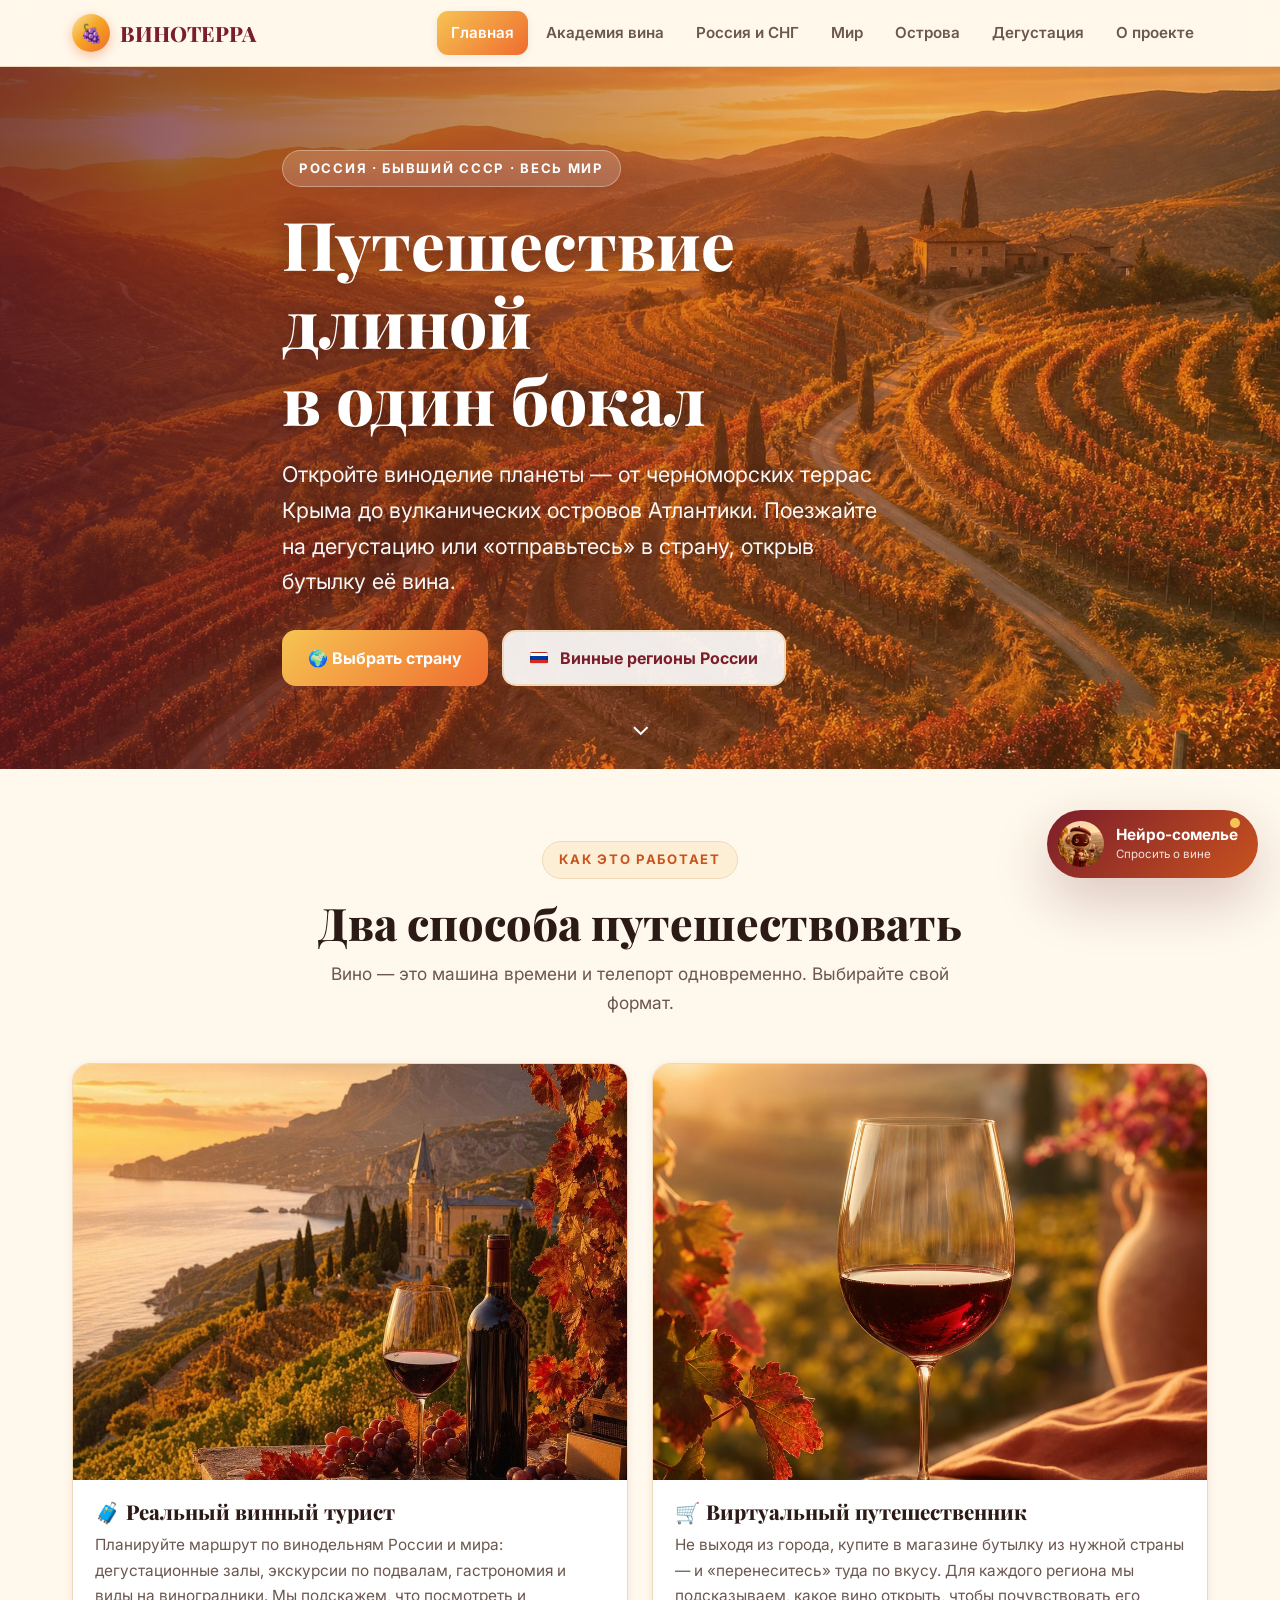
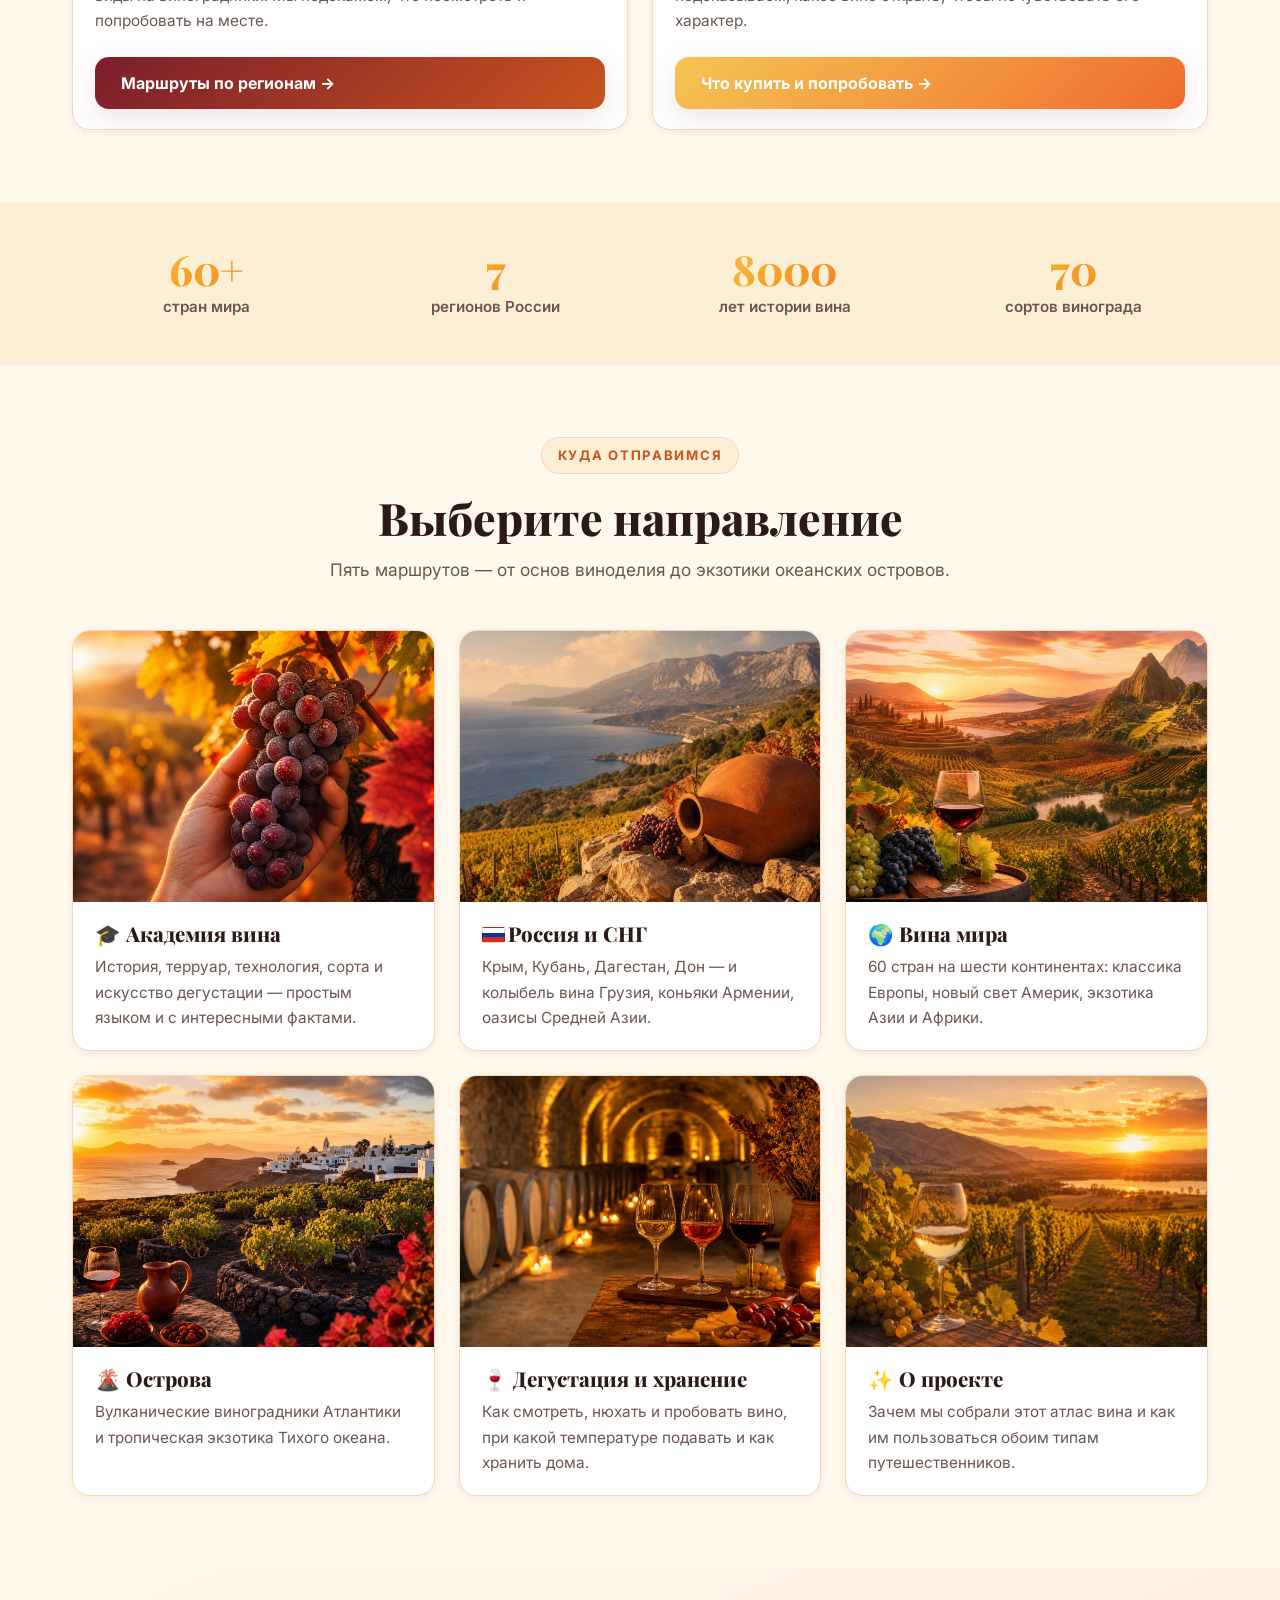
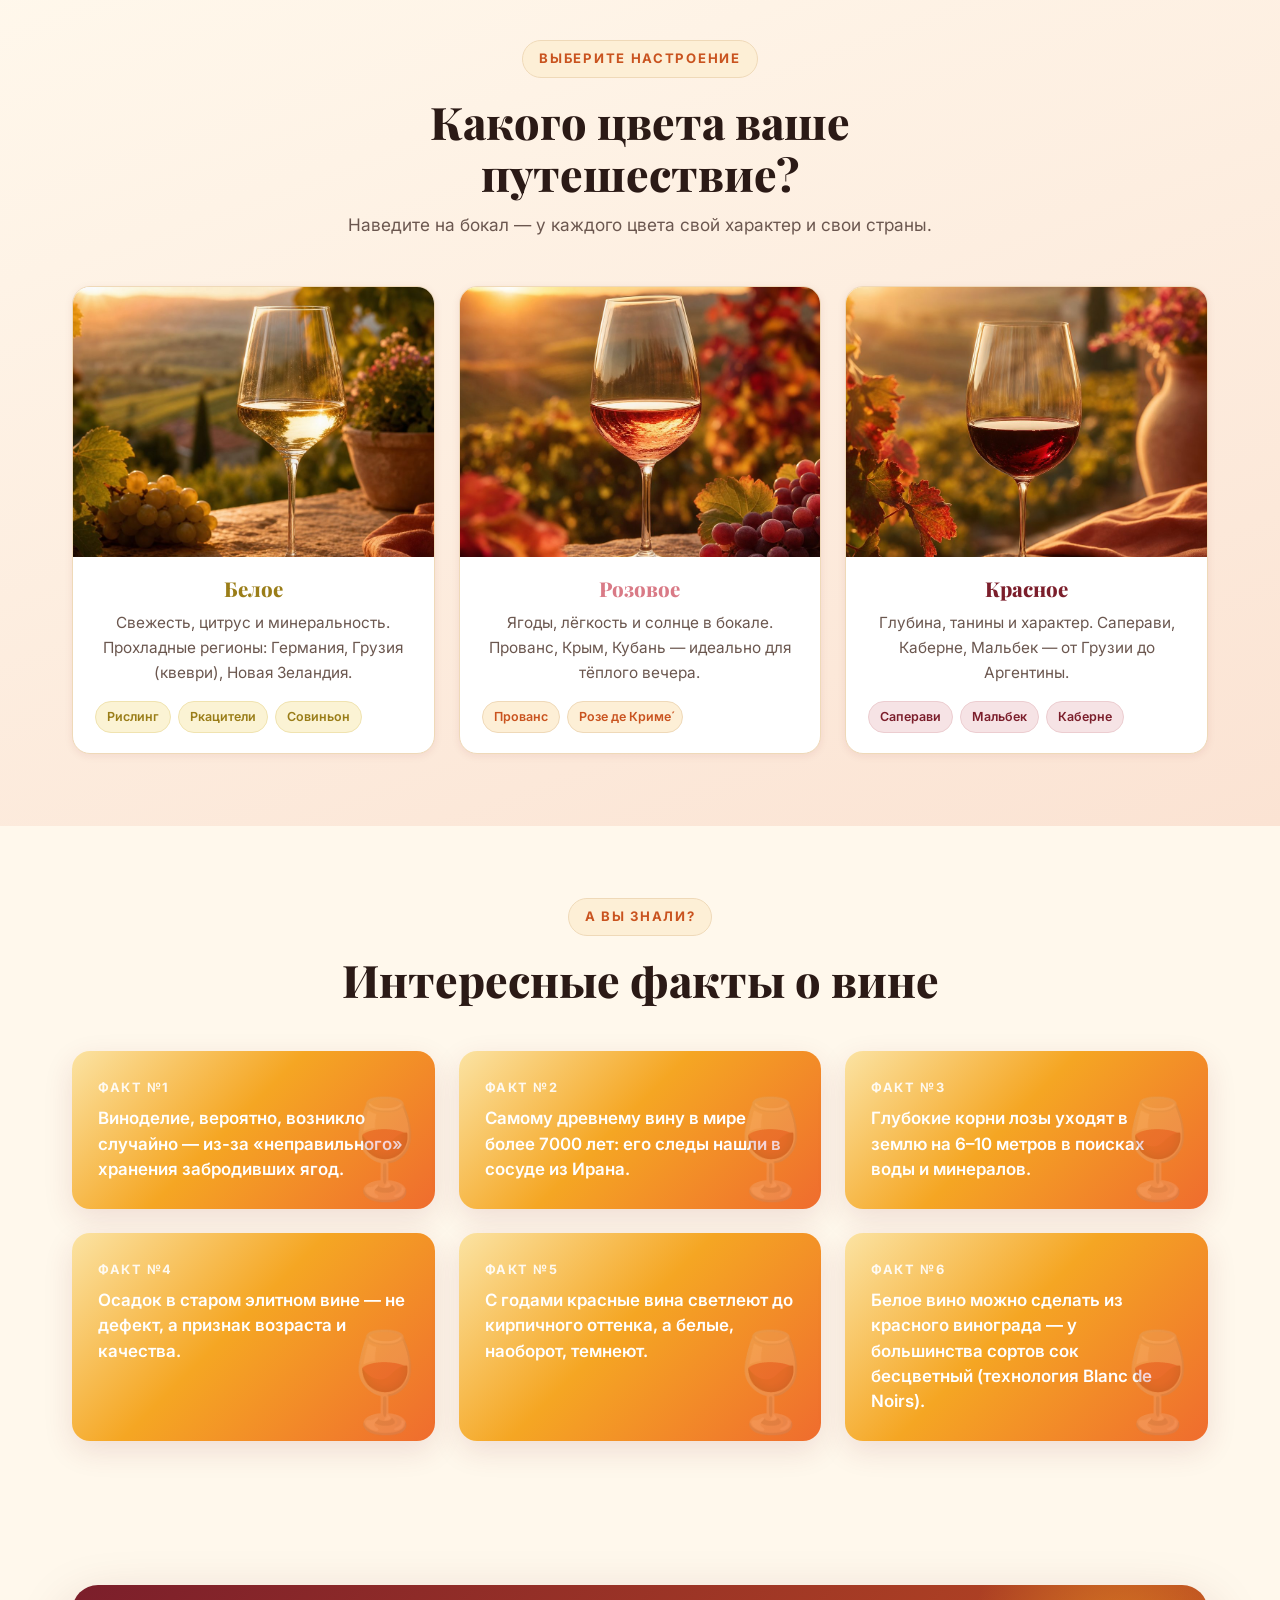
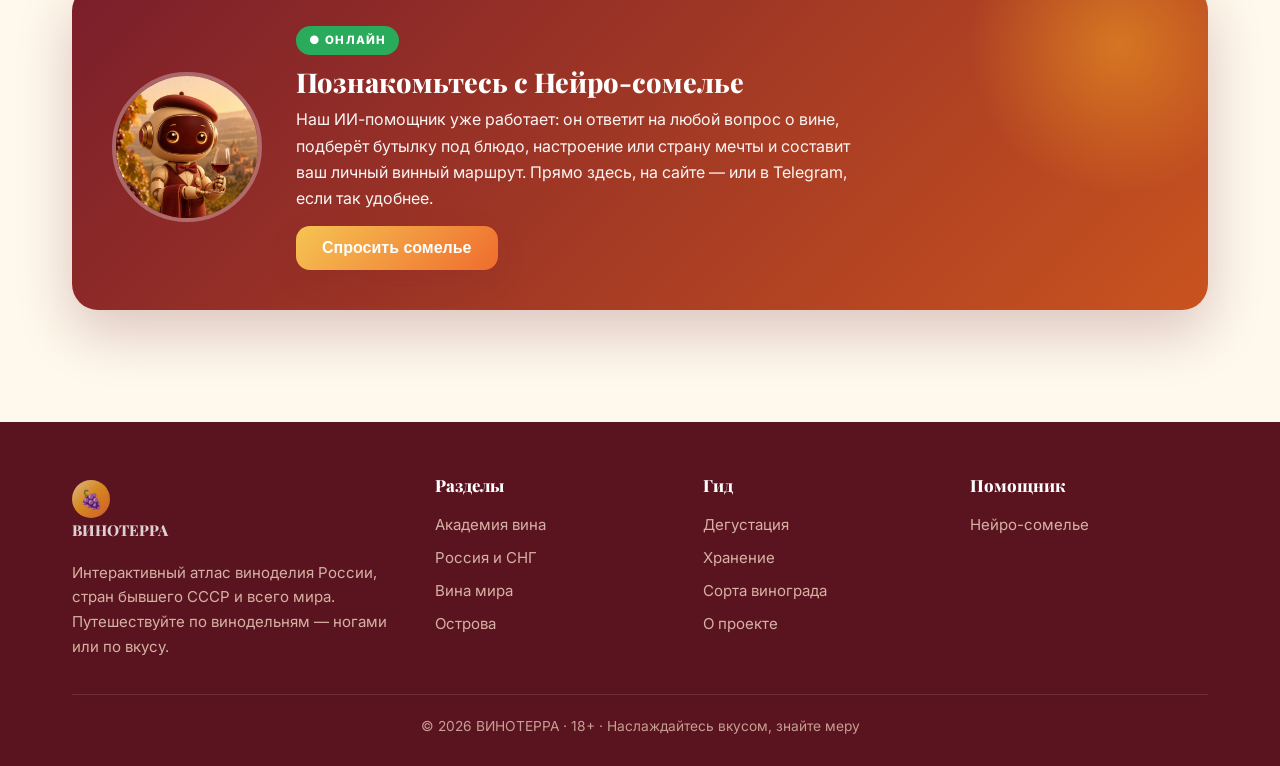
==== frontend/index.html @ b08d1242 "Первая версия vino-terra-site: сайт + Нейро-сомелье на сайте и в Telegram frontend/ — сайт ВИНОТЕРРА" ====
<!DOCTYPE html>
<html lang="ru">
<head>
<meta charset="UTF-8">
<meta name="viewport" content="width=device-width, initial-scale=1">
<title>ВИНОТЕРРА — путешествие по винодельням мира</title>
<meta name="description" content="Интерактивный гид по виноделию России, стран бывшего СССР и всего мира. Реальный винный туризм и виртуальные путешествия по вкусу.">
<link rel="preconnect" href="https://fonts.googleapis.com">
<link href="https://fonts.googleapis.com/css2?family=Playfair+Display:wght@600;700;800;900&family=Inter:wght@400;500;600;700&display=swap" rel="stylesheet">
<script>document.documentElement.classList.add("js");</script>
<link rel="stylesheet" href="assets/css/style.css">
</head>
<body>

<!-- Шапка -->
<header class="nav">
  <nav class="nav-inner">
    <a href="index.html" class="brand"><span class="logo">🍇</span> ВИНОТЕРРА</a>
    <button class="burger" aria-label="Меню"><span></span><span></span><span></span></button>
    <div class="nav-links">
      <a href="index.html" class="active">Главная</a>
      <a href="academy.html">Академия вина</a>
      <a href="russia.html">Россия и СНГ</a>
      <a href="world.html">Мир</a>
      <a href="islands.html">Острова</a>
      <a href="tasting.html">Дегустация</a>
      <a href="about.html">О проекте</a>
    </div>
  </nav>
</header>

<!-- Hero -->
<section class="hero">
  <img class="hero-bg" src="assets/img/home_hero.jpg" alt="Виноградники на закате">
  <div class="wrap hero-content">
    <span class="eyebrow">Россия · бывший СССР · весь мир</span>
    <h1>Путешествие длиной<br>в один бокал</h1>
    <p class="lead">Откройте виноделие планеты — от черноморских террас Крыма до вулканических островов Атлантики. Поезжайте на дегустацию или «отправьтесь» в страну, открыв бутылку её вина.</p>
    <div class="hero-actions">
      <a href="world.html" class="btn btn-primary">🌍 Выбрать страну</a>
      <a href="russia.html" class="btn btn-ghost"><span class="flag-ru"></span>Винные регионы России</a>
    </div>
  </div>
  <div class="scroll-cue">⌄</div>
</section>

<!-- Два способа путешествовать -->
<section class="section">
  <div class="wrap">
    <div class="sec-head reveal">
      <span class="eyebrow">Как это работает</span>
      <h2>Два способа путешествовать</h2>
      <p>Вино — это машина времени и телепорт одновременно. Выбирайте свой формат.</p>
    </div>
    <div class="grid g2">
      <article class="card reveal">
        <img class="card-img" src="assets/img/r_krym.jpg" alt="Винный туризм">
        <div class="card-body">
          <h3>🧳 Реальный винный турист</h3>
          <p>Планируйте маршрут по винодельням России и мира: дегустационные залы, экскурсии по подвалам, гастрономия и виды на виноградники. Мы подскажем, что посмотреть и попробовать на месте.</p>
          <a href="russia.html" class="btn btn-wine mt-s">Маршруты по регионам →</a>
        </div>
      </article>
      <article class="card reveal">
        <img class="card-img" src="assets/img/wine_red.jpg" alt="Виртуальное путешествие">
        <div class="card-body">
          <h3>🛒 Виртуальный путешественник</h3>
          <p>Не выходя из города, купите в магазине бутылку из нужной страны — и «перенеситесь» туда по вкусу. Для каждого региона мы подсказываем, какое вино открыть, чтобы почувствовать его характер.</p>
          <a href="world.html" class="btn btn-primary mt-s">Что купить и попробовать →</a>
        </div>
      </article>
    </div>
  </div>
</section>

<!-- Статистика -->
<section class="section-sm tint">
  <div class="wrap">
    <div class="stats">
      <div class="stat reveal"><div class="n">60+</div><div class="l">стран мира</div></div>
      <div class="stat reveal"><div class="n">7</div><div class="l">регионов России</div></div>
      <div class="stat reveal"><div class="n">8000</div><div class="l">лет истории вина</div></div>
      <div class="stat reveal"><div class="n">70</div><div class="l">сортов винограда</div></div>
    </div>
  </div>
</section>

<!-- Разделы -->
<section class="section">
  <div class="wrap">
    <div class="sec-head reveal">
      <span class="eyebrow">Куда отправимся</span>
      <h2>Выберите направление</h2>
      <p>Пять маршрутов — от основ виноделия до экзотики океанских островов.</p>
    </div>
    <div class="grid g3">
      <a href="academy.html" class="card reveal"><img class="card-img" src="assets/img/academy_hero.jpg" alt="Академия"><div class="card-body"><h3>🎓 Академия вина</h3><p>История, терруар, технология, сорта и искусство дегустации — простым языком и с интересными фактами.</p></div></a>
      <a href="russia.html" class="card reveal"><img class="card-img" src="assets/img/russia_hero.jpg" alt="Россия и СНГ"><div class="card-body"><h3><span class="flag-ru"></span>Россия и СНГ</h3><p>Крым, Кубань, Дагестан, Дон — и колыбель вина Грузия, коньяки Армении, оазисы Средней Азии.</p></div></a>
      <a href="world.html" class="card reveal"><img class="card-img" src="assets/img/world_hero.jpg" alt="Мир"><div class="card-body"><h3>🌍 Вина мира</h3><p>60 стран на шести континентах: классика Европы, новый свет Америк, экзотика Азии и Африки.</p></div></a>
      <a href="islands.html" class="card reveal"><img class="card-img" src="assets/img/islands_hero.jpg" alt="Острова"><div class="card-body"><h3>🌋 Острова</h3><p>Вулканические виноградники Атлантики и тропическая экзотика Тихого океана.</p></div></a>
      <a href="tasting.html" class="card reveal"><img class="card-img" src="assets/img/tasting_hero.jpg" alt="Дегустация"><div class="card-body"><h3>🍷 Дегустация и хранение</h3><p>Как смотреть, нюхать и пробовать вино, при какой температуре подавать и как хранить дома.</p></div></a>
      <a href="about.html" class="card reveal"><img class="card-img" src="assets/img/about_hero.jpg" alt="О проекте"><div class="card-body"><h3>✨ О проекте</h3><p>Зачем мы собрали этот атлас вина и как им пользоваться обоим типам путешественников.</p></div></a>
    </div>
  </div>
</section>

<!-- Трио вин -->
<section class="section tint-wine">
  <div class="wrap">
    <div class="sec-head reveal">
      <span class="eyebrow">Выберите настроение</span>
      <h2>Какого цвета ваше путешествие?</h2>
      <p>Наведите на бокал — у каждого цвета свой характер и свои страны.</p>
    </div>
    <div class="grid g3" id="trio">
      <article class="card reveal" style="text-align:center">
        <img class="card-img" src="assets/img/wine_white.jpg" alt="Белое вино">
        <div class="card-body"><h3 style="color:#9a7d18">Белое</h3><p>Свежесть, цитрус и минеральность. Прохладные регионы: Германия, Грузия (квеври), Новая Зеландия.</p><div class="chips"><span class="chip white">Рислинг</span><span class="chip white">Ркацители</span><span class="chip white">Совиньон</span></div></div>
      </article>
      <article class="card reveal" style="text-align:center">
        <img class="card-img" src="assets/img/wine_rose.jpg" alt="Розовое вино">
        <div class="card-body"><h3 style="color:var(--rose-deep)">Розовое</h3><p>Ягоды, лёгкость и солнце в бокале. Прованс, Крым, Кубань — идеально для тёплого вечера.</p><div class="chips"><span class="chip">Прованс</span><span class="chip">Розе де Криме́</span></div></div>
      </article>
      <article class="card reveal" style="text-align:center">
        <img class="card-img" src="assets/img/wine_red.jpg" alt="Красное вино">
        <div class="card-body"><h3 style="color:var(--red)">Красное</h3><p>Глубина, танины и характер. Саперави, Каберне, Мальбек — от Грузии до Аргентины.</p><div class="chips"><span class="chip red">Саперави</span><span class="chip red">Мальбек</span><span class="chip red">Каберне</span></div></div>
      </article>
    </div>
  </div>
</section>

<!-- Интересные факты -->
<section class="section">
  <div class="wrap">
    <div class="sec-head reveal">
      <span class="eyebrow">А вы знали?</span>
      <h2>Интересные факты о вине</h2>
    </div>
    <div class="grid g3" id="home-facts"></div>
  </div>
</section>

<!-- Ассистент -->
<section class="section">
  <div class="wrap">
    <div class="assistant-band reveal">
      <img src="assets/img/assistant_bot.jpg" alt="Нейро-сомелье">
      <div class="txt">
        <span class="badge-live">● Онлайн</span>
        <h3>Познакомьтесь с Нейро-сомелье</h3>
        <p>Наш ИИ-помощник уже работает: он ответит на любой вопрос о вине, подберёт бутылку под блюдо, настроение или страну мечты и составит ваш личный винный маршрут. Прямо здесь, на сайте — или в Telegram, если так удобнее.</p>
        <button class="btn btn-primary mt-s" data-open-assistant>Спросить сомелье</button>
      </div>
    </div>
  </div>
</section>

<!-- Подвал -->
<footer class="footer">
  <div class="wrap">
    <div class="footer-grid">
      <div class="fcol">
        <a href="index.html" class="brand"><span class="logo">🍇</span> ВИНОТЕРРА</a>
        <p style="margin-top:14px;opacity:.8;font-size:.94rem">Интерактивный атлас виноделия России, стран бывшего СССР и всего мира. Путешествуйте по винодельням — ногами или по вкусу.</p>
      </div>
      <div class="fcol"><h4>Разделы</h4><a href="academy.html">Академия вина</a><a href="russia.html">Россия и СНГ</a><a href="world.html">Вина мира</a><a href="islands.html">Острова</a></div>
      <div class="fcol"><h4>Гид</h4><a href="tasting.html">Дегустация</a><a href="tasting.html#storage">Хранение</a><a href="academy.html#grapes">Сорта винограда</a><a href="about.html">О проекте</a></div>
      <div class="fcol"><h4>Помощник</h4><a href="#" data-open-assistant>Нейро-сомелье</a></div>
    </div>
    <div class="footer-bottom">© 2026 ВИНОТЕРРА · 18+ · Наслаждайтесь вкусом, знайте меру</div>
  </div>
</footer>

<script src="data/wine-data.js"></script>
<script src="assets/js/api-config.js"></script>
<script src="assets/js/main.js"></script>
<script>
  (function(){
    var f=(window.WINE&&WINE.academy&&WINE.academy.facts)||[];
    var host=document.getElementById("home-facts");
    f.slice(0,6).forEach(function(t,i){
      var d=document.createElement("div");d.className="fact reveal";
      d.innerHTML='<div class="k">Факт №'+(i+1)+'</div><div class="v">'+t+'</div>';
      host.appendChild(d);
    });
    if(window.VT)VT.initReveal();
  })();
</script>
</body>
</html>
---- frontend/assets/css/style.css ----
/* ===========================================================
   ВИНОТЕРРА — дизайн-система
   Палитра: жёлто-оранжевая + цвета вина (белое/розе/красное)
   =========================================================== */
:root{
  --amber:#f5a623;
  --amber-deep:#e8851a;
  --honey:#f6c453;
  --gold-soft:#fbe3a3;
  --orange:#ef6c2e;
  --terracotta:#c9531f;

  --red:#7b1e2b;
  --red-deep:#5a141f;
  --rose:#e8a0a8;
  --rose-deep:#d97a86;
  --white-wine:#f2e2a8;

  --ink:#2b1a16;
  --ink-soft:#6b574f;
  --cream:#fff8ec;
  --cream-2:#fdefd6;
  --paper:#ffffff;
  --line:#efd9b8;

  --shadow-sm:0 2px 8px rgba(123,30,43,.08);
  --shadow:0 10px 30px rgba(123,30,43,.12);
  --shadow-lg:0 22px 55px rgba(91,20,31,.22);

  --radius:18px;
  --radius-lg:26px;
  --maxw:1180px;
  --grad-warm:linear-gradient(135deg,var(--honey),var(--orange));
  --grad-wine:linear-gradient(135deg,var(--red),var(--terracotta));
  --grad-sun:linear-gradient(135deg,#fbe3a3,#f5a623 45%,#ef6c2e);
  --font:"Inter","Segoe UI",system-ui,-apple-system,sans-serif;
  --serif:"Playfair Display","Georgia",serif;
}

*{box-sizing:border-box;margin:0;padding:0}
html{scroll-behavior:smooth}
body{font-family:var(--font);color:var(--ink);background:var(--cream);line-height:1.65;-webkit-font-smoothing:antialiased;overflow-x:hidden}
img{max-width:100%;display:block}
a{color:inherit;text-decoration:none}
h1,h2,h3,h4{font-family:var(--serif);line-height:1.15;font-weight:800;color:var(--ink)}
.serif{font-family:var(--serif)}
.wrap{max-width:var(--maxw);margin:0 auto;padding:0 22px}
.section{padding:72px 0}
.section-sm{padding:46px 0}

/* ---------- Шапка ---------- */
.nav{position:sticky;top:0;z-index:90;background:rgba(255,248,236,.85);backdrop-filter:blur(12px);border-bottom:1px solid var(--line)}
.nav-inner{display:flex;align-items:center;gap:18px;height:66px;max-width:var(--maxw);margin:0 auto;padding:0 22px}
.brand{display:flex;align-items:center;gap:10px;font-family:var(--serif);font-weight:800;font-size:1.32rem;color:var(--red)}
.brand .logo{width:38px;height:38px;border-radius:50%;background:var(--grad-sun);display:grid;place-items:center;font-size:1.15rem;box-shadow:0 4px 12px rgba(239,108,46,.4)}
.nav-links{display:flex;gap:4px;margin-left:auto;align-items:center}
.nav-links a{padding:9px 14px;border-radius:11px;font-weight:600;font-size:.95rem;color:var(--ink-soft);transition:.2s}
.nav-links a:hover{background:var(--cream-2);color:var(--red)}
.nav-links a.active{background:var(--grad-warm);color:#fff;box-shadow:var(--shadow-sm)}
.burger{display:none;margin-left:auto;background:none;border:0;cursor:pointer;width:44px;height:44px;border-radius:11px}
.burger span{display:block;width:23px;height:2.5px;background:var(--red);margin:5px auto;border-radius:2px;transition:.3s}

/* ---------- Кнопки ---------- */
.btn{display:inline-flex;align-items:center;gap:9px;padding:13px 26px;border-radius:14px;font-weight:700;font-size:1rem;cursor:pointer;border:0;transition:transform .18s,box-shadow .18s}
.btn-primary{background:var(--grad-warm);color:#fff;box-shadow:var(--shadow)}
.btn-primary:hover{transform:translateY(-3px);box-shadow:var(--shadow-lg)}
.btn-wine{background:var(--grad-wine);color:#fff;box-shadow:var(--shadow)}
.btn-wine:hover{transform:translateY(-3px)}
.btn-ghost{background:rgba(255,255,255,.9);color:var(--red);border:2px solid var(--line)}
.btn-ghost:hover{border-color:var(--amber);transform:translateY(-3px)}

/* ---------- Hero ---------- */
.hero{position:relative;min-height:78vh;display:flex;align-items:center;color:#fff;overflow:hidden}
.hero::before{content:"";position:absolute;inset:0;background:linear-gradient(105deg,rgba(91,20,31,.78),rgba(201,83,31,.4) 55%,rgba(245,166,35,.15));z-index:1}
.hero-bg{position:absolute;inset:0;width:100%;height:100%;object-fit:cover;z-index:0}
.hero-content{position:relative;z-index:2;max-width:760px}
.hero h1{font-size:clamp(2.3rem,5.5vw,4.2rem);color:#fff;text-shadow:0 3px 24px rgba(0,0,0,.4)}
.hero p.lead{font-size:clamp(1.05rem,2vw,1.35rem);margin:20px 0 30px;color:#fff;opacity:.96;max-width:620px;text-shadow:0 2px 12px rgba(0,0,0,.3)}
.hero-actions{display:flex;gap:14px;flex-wrap:wrap}
.eyebrow{display:inline-block;padding:7px 16px;border-radius:30px;background:rgba(255,255,255,.18);border:1px solid rgba(255,255,255,.35);backdrop-filter:blur(6px);font-weight:700;font-size:.82rem;letter-spacing:.13em;text-transform:uppercase;margin-bottom:18px}
.scroll-cue{position:absolute;bottom:22px;left:50%;transform:translateX(-50%);z-index:3;color:#fff;font-size:1.6rem;animation:bob 1.8s ease-in-out infinite}
@keyframes bob{0%,100%{transform:translate(-50%,0)}50%{transform:translate(-50%,10px)}}

/* ---------- Заголовки секций ---------- */
.sec-head{text-align:center;max-width:680px;margin:0 auto 46px}
.sec-head .eyebrow{background:var(--cream-2);border:1px solid var(--line);color:var(--terracotta)}
.sec-head h2{font-size:clamp(1.8rem,4vw,2.8rem)}
.sec-head p{color:var(--ink-soft);font-size:1.08rem;margin-top:12px}
.sec-head.light h2,.sec-head.light p{color:#fff}

/* ---------- Карточки ---------- */
.grid{display:grid;gap:24px}
.g2{grid-template-columns:repeat(2,1fr)}
.g3{grid-template-columns:repeat(3,1fr)}
.g4{grid-template-columns:repeat(4,1fr)}
.card{background:var(--paper);border-radius:var(--radius);overflow:hidden;box-shadow:var(--shadow-sm);border:1px solid var(--line);transition:transform .22s,box-shadow .22s;display:flex;flex-direction:column}
.card:hover{transform:translateY(-6px);box-shadow:var(--shadow-lg)}
.card-img{aspect-ratio:4/3;width:100%;object-fit:cover;background:var(--cream-2)}
.card-body{padding:20px 22px;display:flex;flex-direction:column;gap:9px;flex:1}
.card-body h3{font-size:1.28rem}
.card .tagline{color:var(--terracotta);font-weight:600;font-size:.92rem}
.card p{color:var(--ink-soft);font-size:.96rem}

.chips{display:flex;flex-wrap:wrap;gap:7px;margin-top:auto;padding-top:6px}
.chip{font-size:.78rem;font-weight:600;padding:5px 11px;border-radius:30px;background:var(--cream-2);color:var(--terracotta);border:1px solid var(--line)}
.chip.red{background:#f6e3e5;color:var(--red);border-color:#eccdd0}
.chip.white{background:#fbf3d4;color:#9a7d18;border-color:#f0e3b0}

.fact{background:var(--grad-sun);color:#fff;border-radius:var(--radius);padding:26px;box-shadow:var(--shadow);position:relative;overflow:hidden}
.fact::after{content:"🍷";position:absolute;right:-10px;bottom:-18px;font-size:6rem;opacity:.18}
.fact .k{font-size:.8rem;font-weight:700;letter-spacing:.12em;text-transform:uppercase;opacity:.9}
.fact .v{font-size:1.06rem;font-weight:600;margin-top:8px;line-height:1.5}

/* ---------- Фильтр-бар ---------- */
.filterbar{display:flex;flex-wrap:wrap;gap:9px;justify-content:center;margin-bottom:34px}
.filter-btn{padding:9px 18px;border-radius:30px;border:2px solid var(--line);background:var(--paper);font-weight:600;cursor:pointer;color:var(--ink-soft);transition:.2s;font-size:.93rem}
.filter-btn:hover{border-color:var(--amber);color:var(--terracotta)}
.filter-btn.active{background:var(--grad-warm);color:#fff;border-color:transparent;box-shadow:var(--shadow-sm)}
.searchbox{display:flex;align-items:center;gap:10px;max-width:440px;margin:0 auto 26px;background:var(--paper);border:2px solid var(--line);border-radius:30px;padding:11px 20px}
.searchbox:focus-within{border-color:var(--amber)}
.searchbox input{border:0;outline:0;flex:1;font-size:1rem;background:transparent;color:var(--ink);font-family:var(--font)}
.empty{text-align:center;color:var(--ink-soft);padding:40px;display:none}
/* ---------- Ленты сортов ---------- */
.grape-band{margin-bottom:40px}
.grape-band:last-child{margin-bottom:0}
.band-head{display:flex;align-items:baseline;gap:12px;flex-wrap:wrap;margin:0 0 20px;padding-bottom:11px;border-bottom:2px solid var(--line)}
.band-title{font-family:var(--serif);font-size:clamp(1.25rem,2.6vw,1.5rem);color:var(--terracotta)}
.band-count{font-family:var(--serif);font-weight:700;color:var(--amber);font-size:1.05rem}
.band-note{color:var(--ink-soft);font-size:.95rem}
.grape-band.collapsible .band-head{cursor:pointer;user-select:none}
.grape-band.collapsible .band-head:hover .band-title{color:var(--red)}
.band-chevron{margin-left:auto;align-self:center;color:var(--terracotta);font-size:1.1rem;transition:transform .25s}
.grape-band.collapsed .band-chevron{transform:rotate(-90deg)}
.grape-band.collapsed .band-grid{display:none}

/* ---------- Аккордеон ---------- */
.acc{border:1px solid var(--line);border-radius:14px;overflow:hidden;margin-bottom:12px;background:var(--paper)}
.acc-head{padding:18px 22px;cursor:pointer;display:flex;align-items:center;gap:12px;font-weight:700;font-family:var(--serif);font-size:1.1rem}
.acc-head .ar{margin-left:auto;transition:.3s;color:var(--amber-deep)}
.acc.open .ar{transform:rotate(180deg)}
.acc-body{max-height:0;overflow:hidden;transition:max-height .35s ease;color:var(--ink-soft)}
.acc-body .inner{padding:0 22px 20px}
.acc.open .acc-body{max-height:700px}

/* ---------- Таймлайн ---------- */
.timeline{position:relative;max-width:780px;margin:0 auto;padding-left:34px}
.timeline::before{content:"";position:absolute;left:9px;top:6px;bottom:6px;width:3px;background:var(--grad-sun);border-radius:3px}
.tl-item{position:relative;padding:0 0 30px 8px}
.tl-item::before{content:"";position:absolute;left:-31px;top:4px;width:16px;height:16px;border-radius:50%;background:var(--orange);border:3px solid var(--cream);box-shadow:0 0 0 3px var(--gold-soft)}
.tl-item .yr{font-family:var(--serif);font-weight:800;color:var(--terracotta);font-size:1.1rem}
.tl-item h4{margin:2px 0 4px}
.tl-item p{color:var(--ink-soft);font-size:.96rem}

/* ---------- Степпер производства ---------- */
.steps{counter-reset:s;display:grid;gap:16px}
.step{display:flex;gap:18px;align-items:flex-start;background:var(--paper);border:1px solid var(--line);border-radius:14px;padding:18px 22px}
.step .num{flex:none;width:46px;height:46px;border-radius:50%;background:var(--grad-warm);color:#fff;display:grid;place-items:center;font-family:var(--serif);font-weight:800;font-size:1.2rem;box-shadow:var(--shadow-sm)}
.step h4{margin-bottom:3px}
.step p{color:var(--ink-soft);font-size:.95rem}

/* ---------- Бокал вина (типы) ---------- */
.wine-types{display:grid;grid-template-columns:repeat(auto-fit,minmax(150px,1fr));gap:18px}
.wtype{text-align:center;background:var(--paper);border-radius:var(--radius);padding:24px 16px;border:1px solid var(--line);box-shadow:var(--shadow-sm);transition:.22s}
.wtype:hover{transform:translateY(-6px);box-shadow:var(--shadow)}
.wtype .glass{width:54px;height:80px;margin:0 auto 12px;position:relative}
.wtype .bowl{width:46px;height:52px;margin:0 auto;border:2.5px solid var(--ink);border-top:0;border-radius:0 0 26px 26px;position:relative;overflow:hidden}
.wtype .bowl::before{content:"";position:absolute;left:0;right:0;bottom:0;height:60%;background:var(--wc,var(--red))}
.wtype .stem{width:2.5px;height:20px;background:var(--ink);margin:0 auto}
.wtype .foot{width:30px;height:3px;background:var(--ink);margin:0 auto;border-radius:2px}
.wtype h4{font-size:1.08rem;margin-bottom:5px}
.wtype p{font-size:.85rem;color:var(--ink-soft)}

/* ---------- CTA ассистент ---------- */
.assistant-band{background:var(--grad-wine);color:#fff;border-radius:var(--radius-lg);padding:40px;display:flex;align-items:center;gap:34px;box-shadow:var(--shadow-lg);position:relative;overflow:hidden}
.assistant-band::before{content:"";position:absolute;width:300px;height:300px;background:radial-gradient(circle,rgba(245,166,35,.5),transparent 70%);right:-60px;top:-90px}
.assistant-band img{width:150px;height:150px;border-radius:50%;object-fit:cover;border:4px solid rgba(255,255,255,.3);flex:none;position:relative;z-index:1}
.assistant-band .txt{position:relative;z-index:1}
.assistant-band h3{color:#fff;font-size:1.7rem}
.assistant-band p{opacity:.95;margin:8px 0 0;max-width:560px}
.badge-soon{display:inline-block;background:var(--honey);color:var(--red-deep);font-weight:800;font-size:.72rem;letter-spacing:.1em;text-transform:uppercase;padding:5px 13px;border-radius:30px;margin-bottom:12px}
.badge-live{display:inline-block;background:#2aab5b;color:#fff;font-weight:800;font-size:.72rem;letter-spacing:.1em;text-transform:uppercase;padding:5px 13px;border-radius:30px;margin-bottom:12px}
.tg-ico{display:inline-block;width:1.2em;height:1.2em;vertical-align:-.24em;margin-right:9px;background:url("data:image/svg+xml,%3Csvg xmlns='http://www.w3.org/2000/svg' viewBox='0 0 240 240'%3E%3Ccircle cx='120' cy='120' r='120' fill='%23229ED9'/%3E%3Cpath d='M52 118l117-45c5.4-2 10.2 1.2 8.4 9.5l-19.9 93.8c-1.5 6.7-5.7 8.3-11.5 5.2l-31.8-23.5-15.3 14.8c-1.7 1.7-3.1 3.1-6.4 3.1l2.3-32.4 59-53.3c2.6-2.3-.6-3.6-4-1.3l-72.9 45.9-31.4-9.8c-6.8-2.1-6.9-6.8 1.5-10z' fill='%23fff'/%3E%3C/svg%3E") no-repeat center/contain}
.tg-handle{display:block;margin-top:10px;font-size:.85rem;opacity:.8;letter-spacing:.02em}
.tg-link{color:inherit;font-weight:700;text-decoration:underline;text-decoration-thickness:1px;text-underline-offset:3px}
.tg-link:hover{opacity:.75}
.notice-ico{display:inline-block;width:1.35em;height:1.35em;vertical-align:-.32em;margin-right:9px;background:url("../img/icon_warning.png") no-repeat center/contain}

/* ---------- Плавающая кнопка ассистента ---------- */
.fab{position:fixed;right:22px;bottom:22px;z-index:80;display:flex;align-items:center;gap:12px;cursor:pointer;background:var(--grad-wine);color:#fff;border:0;padding:11px 20px 11px 11px;border-radius:50px;box-shadow:var(--shadow-lg);transition:transform .2s;font-family:var(--font)}
.fab:hover{transform:translateY(-4px) scale(1.03)}
.fab img{width:46px;height:46px;border-radius:50%;object-fit:cover;flex:none}
.fab .fab-txt{text-align:left;line-height:1.2}
.fab .fab-txt b{display:block;font-size:.96rem}
.fab .fab-txt small{font-size:.72rem;opacity:.85}
@keyframes pulse{0%,100%{box-shadow:0 0 0 0 rgba(245,166,35,.5)}50%{box-shadow:0 0 0 14px rgba(245,166,35,0)}}
.fab .dot{position:absolute;top:8px;right:18px;width:10px;height:10px;border-radius:50%;background:var(--honey);animation:pulse 2s infinite}

.modal{position:fixed;inset:0;z-index:100;display:none;align-items:center;justify-content:center;padding:20px}
.modal.open{display:flex}
.modal-bg{position:absolute;inset:0;background:rgba(43,26,22,.6);backdrop-filter:blur(4px)}
.modal-card{position:relative;background:var(--paper);border-radius:var(--radius-lg);max-width:440px;width:100%;padding:38px 32px;text-align:center;box-shadow:var(--shadow-lg);animation:pop .3s}
@keyframes pop{from{transform:scale(.9);opacity:0}to{transform:scale(1);opacity:1}}
.modal-card img{width:120px;height:120px;border-radius:50%;object-fit:cover;margin:0 auto 16px;border:4px solid var(--gold-soft)}
.modal-card h3{font-size:1.5rem;margin-bottom:8px}
.modal-card p{color:var(--ink-soft)}
.modal-close{position:absolute;top:14px;right:16px;background:var(--cream-2);border:0;width:36px;height:36px;border-radius:50%;cursor:pointer;font-size:1.1rem;color:var(--ink)}

/* ---------- Чат Нейро-сомелье ---------- */
.chat-card{max-width:620px;text-align:left;padding:24px}
.chat-head{display:flex;align-items:center;gap:14px;padding-right:42px;margin-bottom:16px}
.chat-head img{width:66px;height:66px;margin:0;border-width:3px}
.chat-head h3{margin:3px 0 0}.chat-head p{font-size:.88rem}
.chat-head .badge-live{margin-bottom:0}
.chat-log{height:min(50vh,430px);overflow-y:auto;background:var(--cream-2);border:1px solid var(--gold-soft);border-radius:16px;padding:16px;display:flex;flex-direction:column;gap:10px}
.chat-msg{max-width:88%;padding:10px 13px;border-radius:14px;white-space:pre-wrap;line-height:1.45;font-size:.94rem}
.chat-msg.markdown{white-space:normal}
.chat-msg.markdown p{margin:0 0 8px;color:inherit}.chat-msg.markdown p:last-child{margin-bottom:0}
.chat-msg.markdown ul{margin:5px 0 9px;padding-left:20px;display:flex;flex-direction:column;gap:5px}
.chat-msg.markdown h4{margin:7px 0 5px;color:var(--red);font-size:1rem}
.bot-msg{align-self:flex-start;background:#fff;border:1px solid rgba(91,20,31,.1)}
.user-msg{align-self:flex-end;background:var(--red);color:#fff}
.pending{opacity:.65}.error-msg{color:#8b1e2d;border-color:#d9a0a8}
.chat-feedback{align-self:flex-start;display:flex;align-items:center;gap:8px;font-size:.8rem;color:var(--ink-soft);margin:-4px 0 2px 4px}
.chat-feedback button{background:#fff;border:1px solid var(--gold-soft);border-radius:10px;padding:3px 9px;cursor:pointer;font-size:.9rem}
.chat-feedback button:hover{border-color:var(--terracotta)}
.chat-feedback button.voted{background:var(--gold-soft)}
.chat-feedback button:disabled{cursor:default;opacity:.6}
.chat-feedback button.voted:disabled{opacity:1}
.chat-form{display:grid;grid-template-columns:1fr auto;gap:10px;margin-top:12px;align-items:end}
.chat-form textarea{width:100%;resize:vertical;max-height:130px;border:1px solid var(--gold-soft);border-radius:12px;padding:11px 12px;font:inherit;color:var(--ink);background:#fff}
.chat-form textarea:focus{outline:2px solid rgba(201,83,31,.25);border-color:var(--terracotta)}
.chat-form button{min-height:46px}.chat-form button:disabled{opacity:.55;cursor:wait}
.chat-note{text-align:center;font-size:.76rem;margin-top:10px;color:var(--ink-soft)}
.sr-only{position:absolute;width:1px;height:1px;padding:0;margin:-1px;overflow:hidden;clip:rect(0,0,0,0);white-space:nowrap;border:0}

/* ---------- Стат-лента ---------- */
.stats{display:grid;grid-template-columns:repeat(4,1fr);gap:20px;text-align:center}
.stat .n{font-family:var(--serif);font-weight:800;font-size:2.6rem;background:var(--grad-sun);-webkit-background-clip:text;background-clip:text;color:transparent;line-height:1}
.stat .l{color:var(--ink-soft);font-weight:600;margin-top:4px;font-size:.95rem}

/* ---------- Подвал ---------- */
.footer{background:var(--red-deep);color:#f5d9c4;padding:54px 0 28px;margin-top:40px}
.footer a{color:#f5d9c4;opacity:.8}
.footer a:hover{opacity:1;color:var(--honey)}
.footer-grid{display:grid;grid-template-columns:1.4fr 1fr 1fr 1fr;gap:30px;margin-bottom:34px}
.footer h4{color:#fff;margin-bottom:14px;font-size:1.05rem}
.footer .fcol a{display:block;padding:4px 0;font-size:.94rem}
.footer .brand{color:#fff}
.footer .brand .logo{box-shadow:none}
.footer-bottom{border-top:1px solid rgba(245,217,196,.2);padding-top:20px;text-align:center;font-size:.86rem;opacity:.7}

/* ---------- Интро страниц ---------- */
.page-hero{position:relative;color:#fff;padding:90px 0 64px;overflow:hidden}
.page-hero::before{content:"";position:absolute;inset:0;background:linear-gradient(120deg,rgba(91,20,31,.82),rgba(201,83,31,.55));z-index:1}
.page-hero .hero-bg{z-index:0}
.page-hero .wrap{position:relative;z-index:2}
.page-hero h1{font-size:clamp(2rem,4.5vw,3.3rem);color:#fff;text-shadow:0 3px 18px rgba(0,0,0,.35)}
.page-hero p{font-size:1.12rem;max-width:640px;margin-top:14px;opacity:.96}
.crumbs{font-size:.88rem;opacity:.85;margin-bottom:14px}
.crumbs a:hover{color:var(--honey)}

/* анимация появления — скрываем ТОЛЬКО когда JS активен (html.js),
   иначе (ошибка/отключённый JS) контент виден сразу */
.js .reveal{opacity:0;transform:translateY(26px);transition:opacity .7s,transform .7s}
.js .reveal.in{opacity:1;transform:none}

.center{text-align:center}
.mt-s{margin-top:14px}.mt{margin-top:26px}.mt-l{margin-top:44px}
.tint{background:var(--cream-2)}
.tint-wine{background:linear-gradient(160deg,#fff8ec,#fbe3d3)}

/* ---------- Адаптив ---------- */
@media(max-width:980px){
  .footer-grid{grid-template-columns:1fr 1fr}
  .stats{grid-template-columns:repeat(2,1fr)}
  .g4{grid-template-columns:repeat(2,1fr)}
  .assistant-band{flex-direction:column;text-align:center;padding:32px 24px}
}
@media(max-width:760px){
  .nav-links{position:fixed;top:66px;right:0;width:min(78vw,300px);height:calc(100vh - 66px);flex-direction:column;align-items:stretch;gap:6px;background:var(--cream);padding:20px;box-shadow:var(--shadow-lg);transform:translateX(110%);transition:.3s}
  .nav-links.open{transform:none}
  .nav-links a{padding:14px 16px;font-size:1.05rem}
  .burger{display:block}
  .burger.open span:nth-child(1){transform:translateY(7.5px) rotate(45deg)}
  .burger.open span:nth-child(2){opacity:0}
  .burger.open span:nth-child(3){transform:translateY(-7.5px) rotate(-45deg)}
  .g2,.g3{grid-template-columns:1fr}
  .section{padding:50px 0}
  .hero{min-height:72vh}
  .fab .fab-txt{display:none}
  .fab{padding:10px;right:16px;bottom:16px}
  .chat-card{padding:18px 14px}.chat-form{grid-template-columns:1fr}.chat-form button{width:100%}.chat-log{height:48vh}
}
@media(max-width:440px){
  .g4{grid-template-columns:1fr}
  .stats{grid-template-columns:1fr 1fr}
  .wine-types{grid-template-columns:1fr 1fr}
}

/* Флаг России — CSS-триколор (эмодзи 🇷🇺 не рендерится в Windows) */
.flag-ru{display:inline-block;width:1.15em;height:.8em;border-radius:2px;
  vertical-align:-.08em;margin-right:.15em;border:1px solid rgba(0,0,0,.15);
  background:linear-gradient(#fff 0 33.33%,#0039A6 33.33% 66.66%,#D52B1E 66.66% 100%)}
/* Флаги стран (SVG) — эмодзи-флаги не рендерятся в Windows */
.flag{display:inline-block;width:1.5em;height:auto;aspect-ratio:4/3;border-radius:3px;
  vertical-align:-.18em;margin-right:.4em;object-fit:cover;border:1px solid rgba(0,0,0,.15);
  box-shadow:0 1px 2px rgba(0,0,0,.12)}
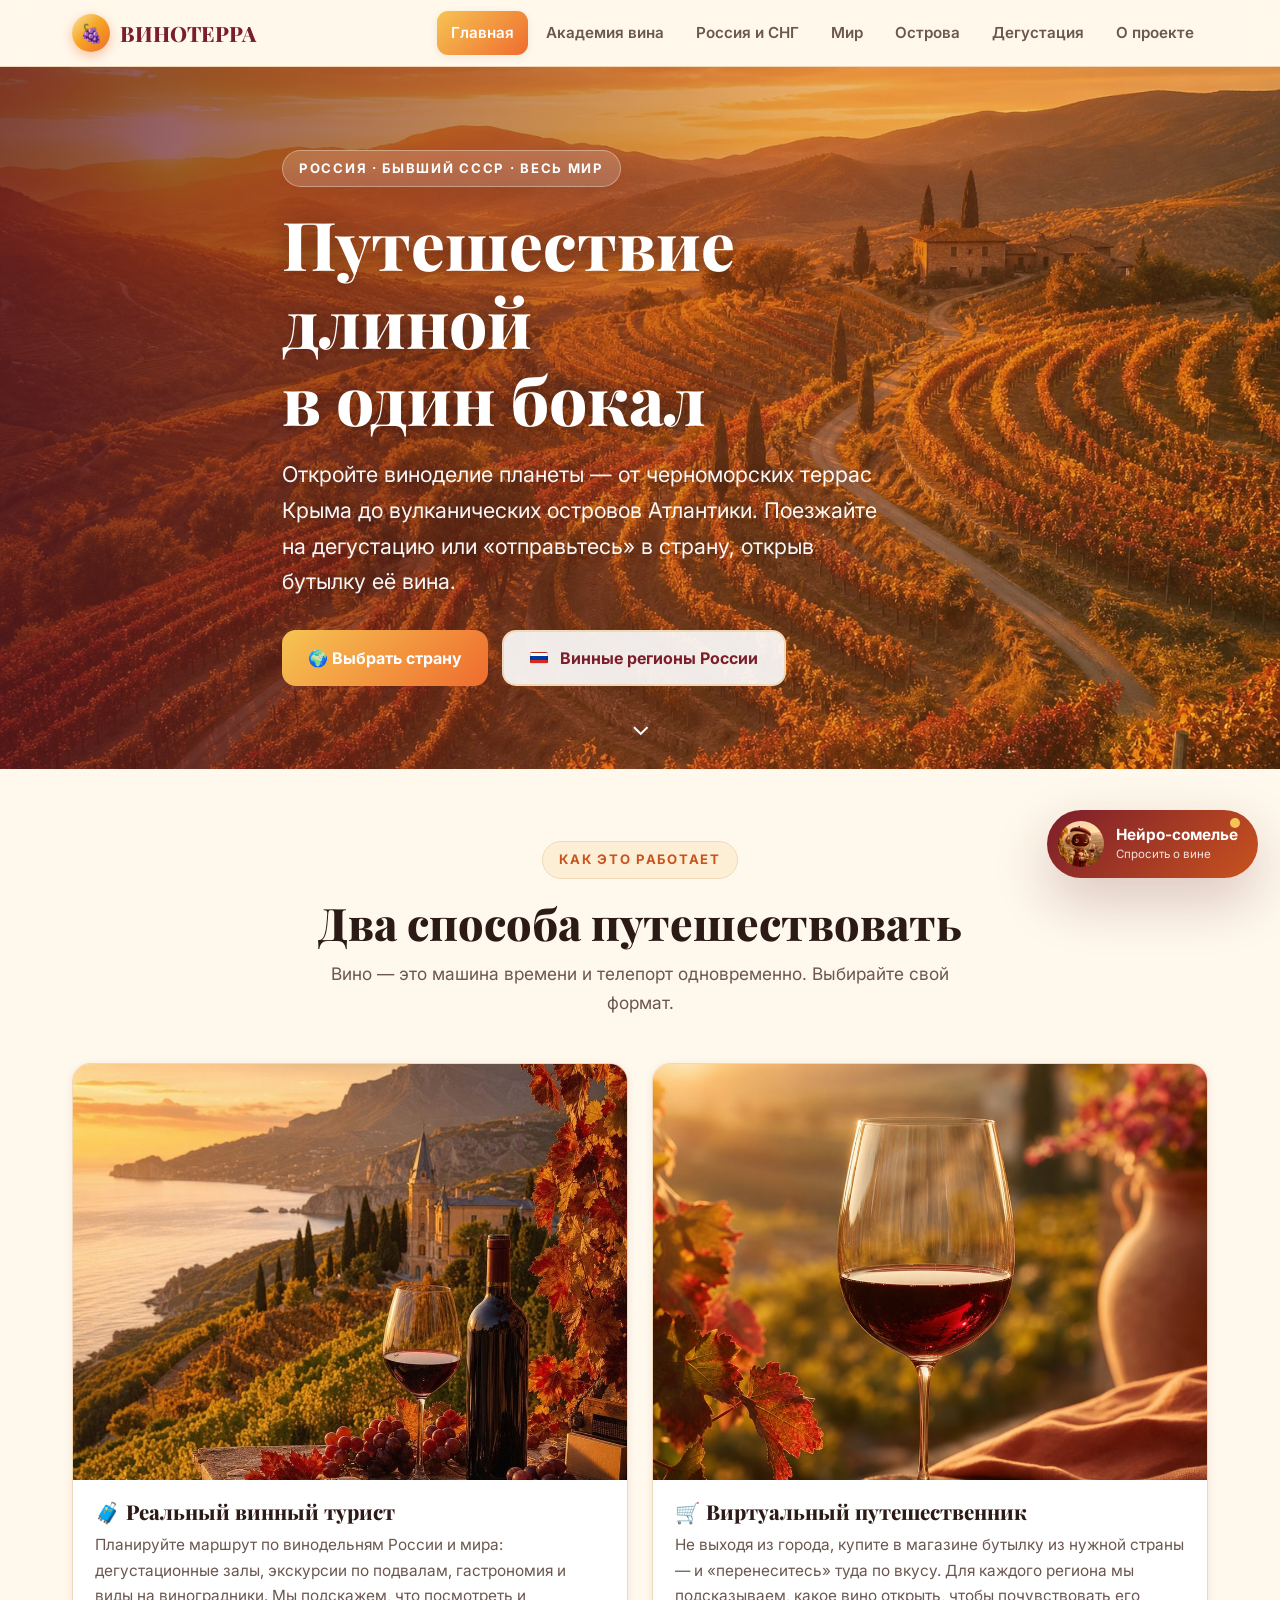
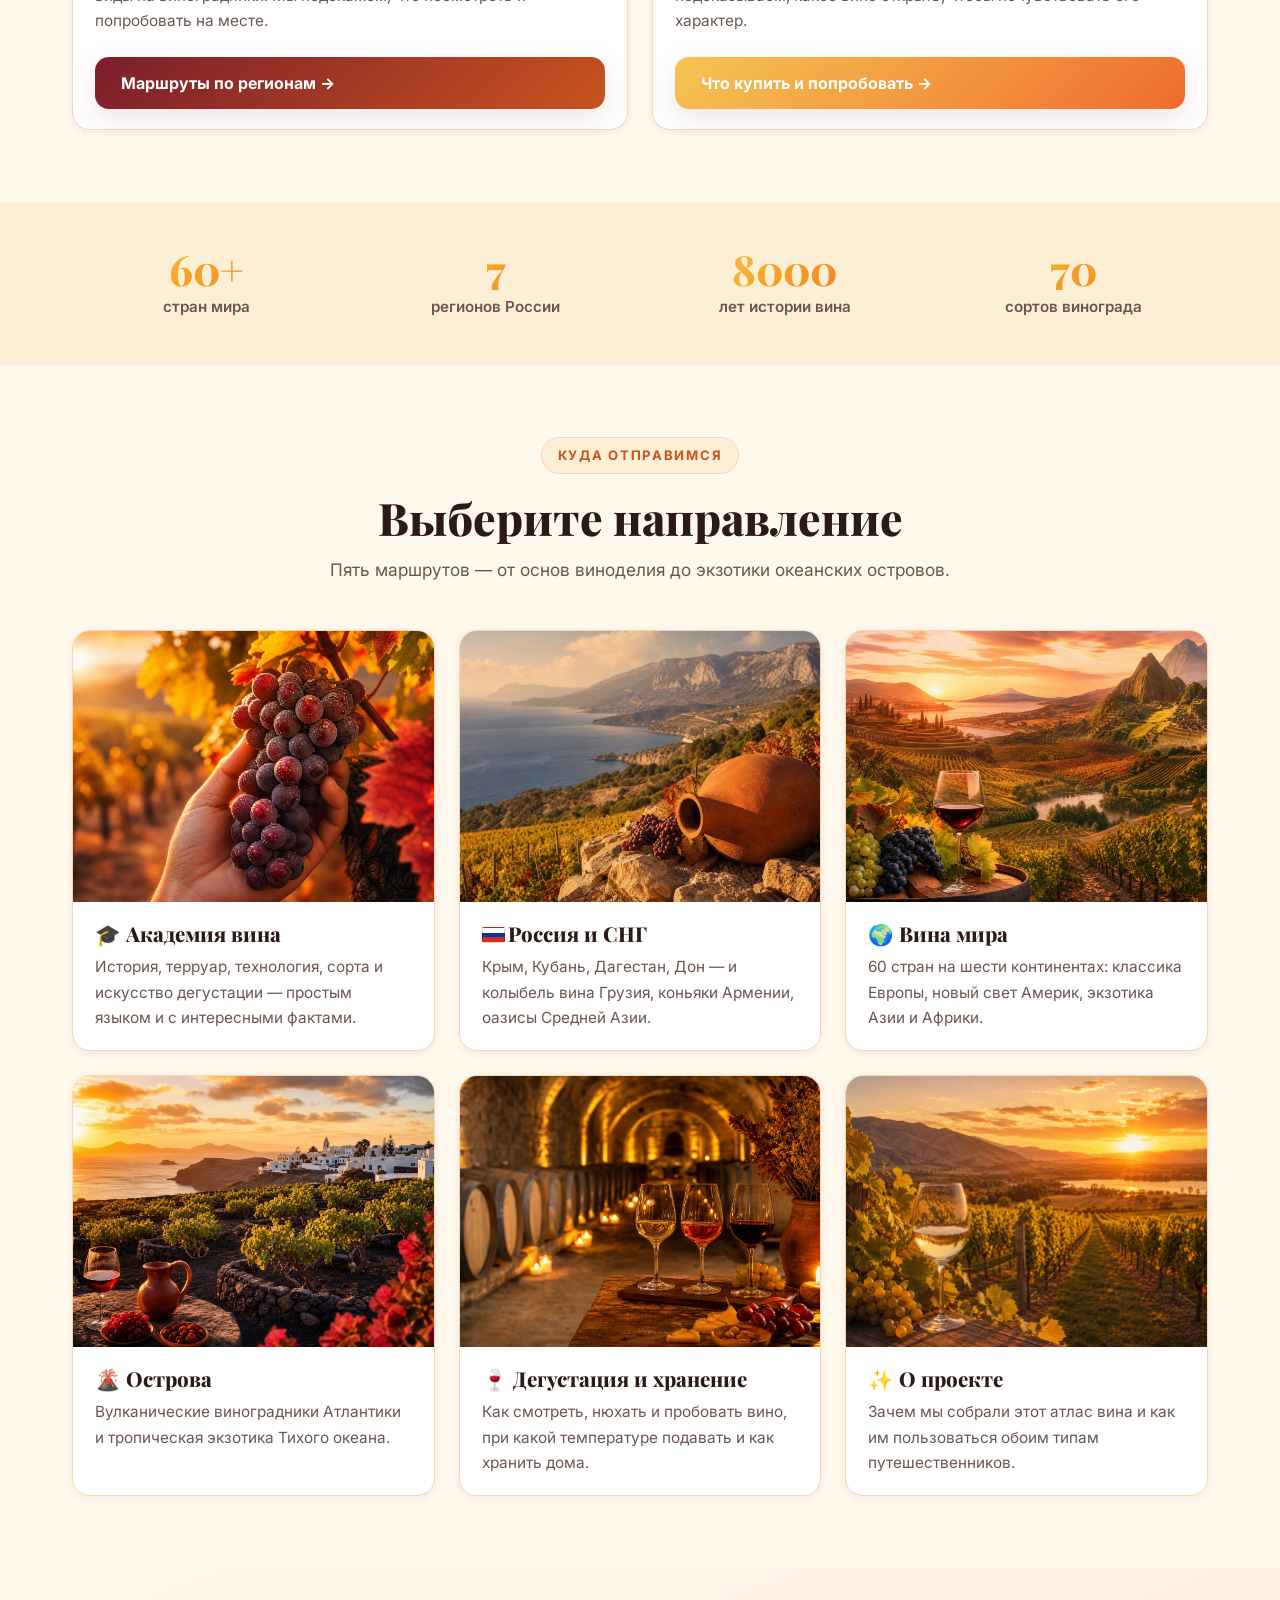
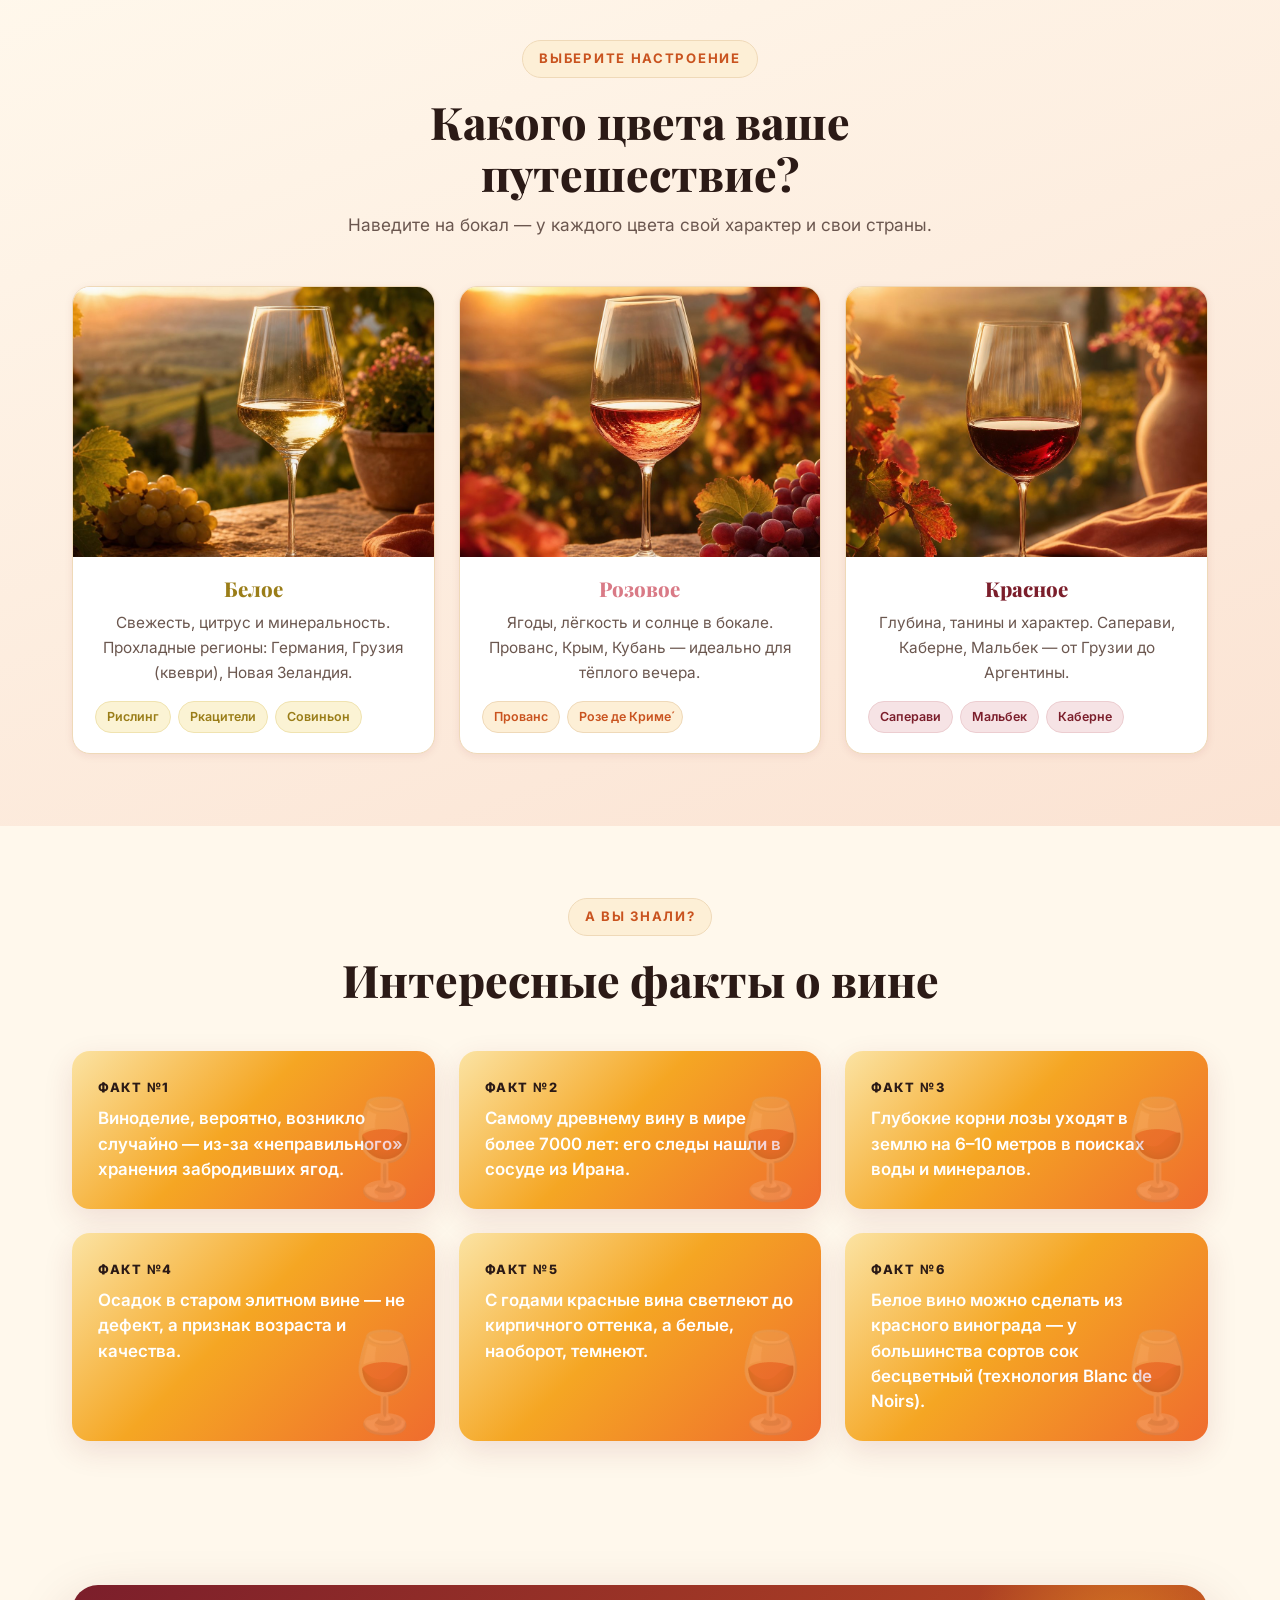
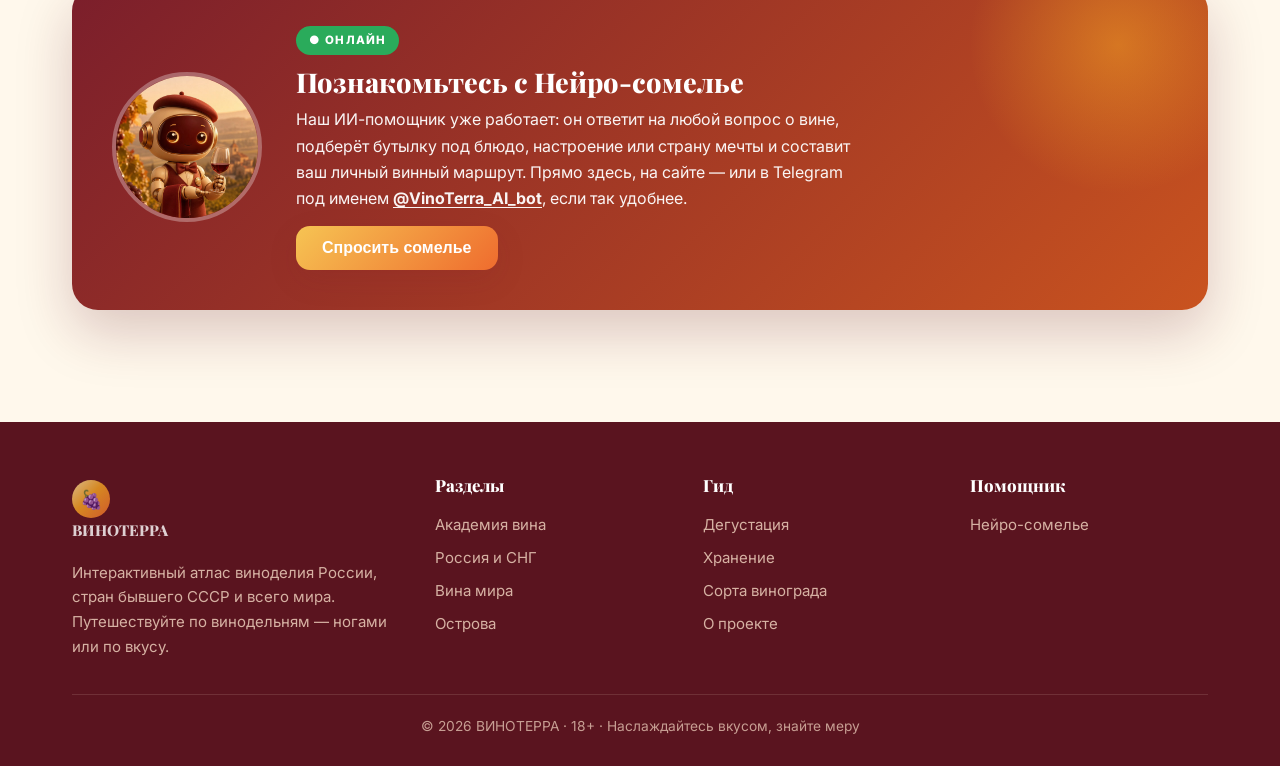
==== commit 6f06da4c: "Фиксы ядра и чата по итогам живого тестирования + база знаний Ядро (src/rag.py, синхронно с TG-bot 4" ====
--- a/frontend/index.html
+++ b/frontend/index.html
@@ -148,7 +148,7 @@
       <div class="txt">
         <span class="badge-live">● Онлайн</span>
         <h3>Познакомьтесь с Нейро-сомелье</h3>
-        <p>Наш ИИ-помощник уже работает: он ответит на любой вопрос о вине, подберёт бутылку под блюдо, настроение или страну мечты и составит ваш личный винный маршрут. Прямо здесь, на сайте — или в Telegram, если так удобнее.</p>
+        <p>Наш ИИ-помощник уже работает: он ответит на любой вопрос о вине, подберёт бутылку под блюдо, настроение или страну мечты и составит ваш личный винный маршрут. Прямо здесь, на сайте — или в Telegram под именем <a href="https://t.me/VinoTerra_AI_bot" target="_blank" rel="noopener" class="tg-link">@VinoTerra_AI_bot</a>, если так удобнее.</p>
         <button class="btn btn-primary mt-s" data-open-assistant>Спросить сомелье</button>
       </div>
     </div>
--- a/frontend/assets/css/style.css
+++ b/frontend/assets/css/style.css
@@ -108,7 +108,7 @@
 
 .fact{background:var(--grad-sun);color:#fff;border-radius:var(--radius);padding:26px;box-shadow:var(--shadow);position:relative;overflow:hidden}
 .fact::after{content:"🍷";position:absolute;right:-10px;bottom:-18px;font-size:6rem;opacity:.18}
-.fact .k{font-size:.8rem;font-weight:700;letter-spacing:.12em;text-transform:uppercase;opacity:.9}
+.fact .k{font-size:.8rem;font-weight:800;letter-spacing:.12em;text-transform:uppercase;color:var(--ink)}
 .fact .v{font-size:1.06rem;font-weight:600;margin-top:8px;line-height:1.5}
 
 /* ---------- Фильтр-бар ---------- */
